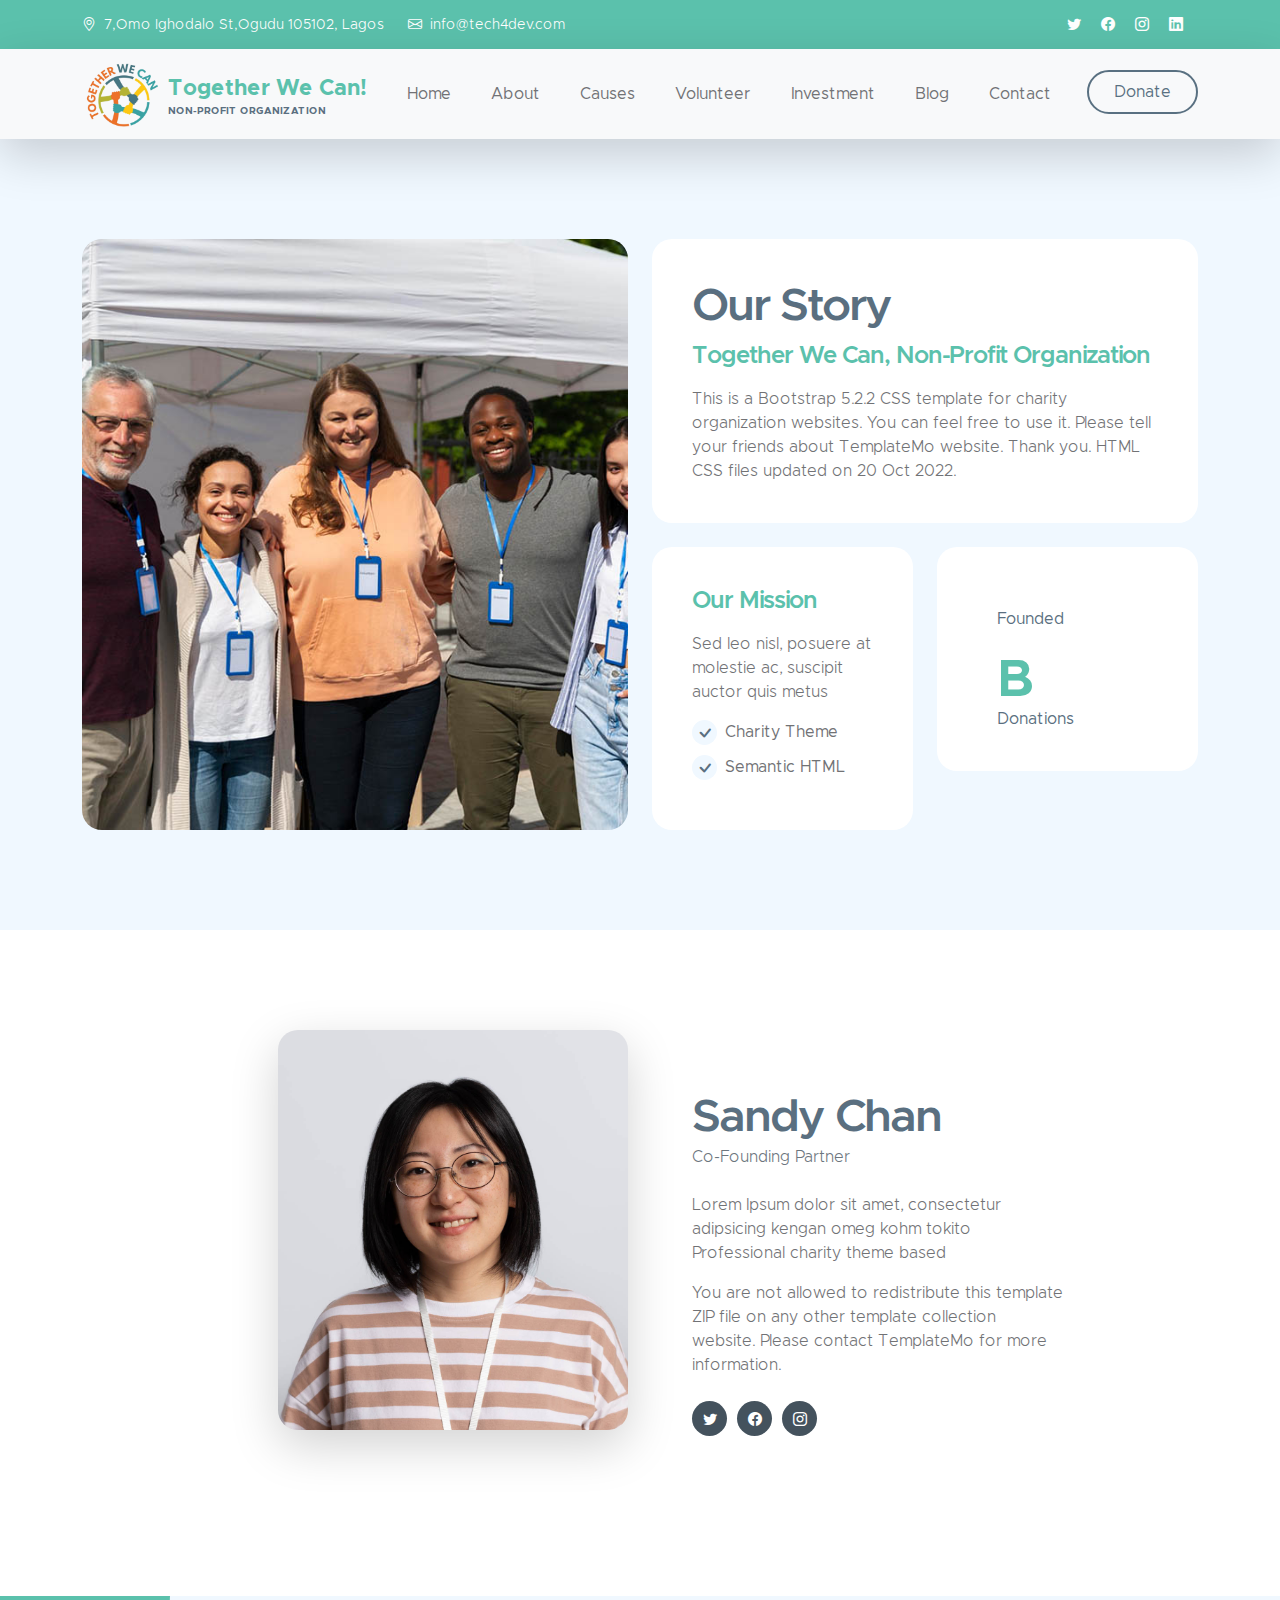
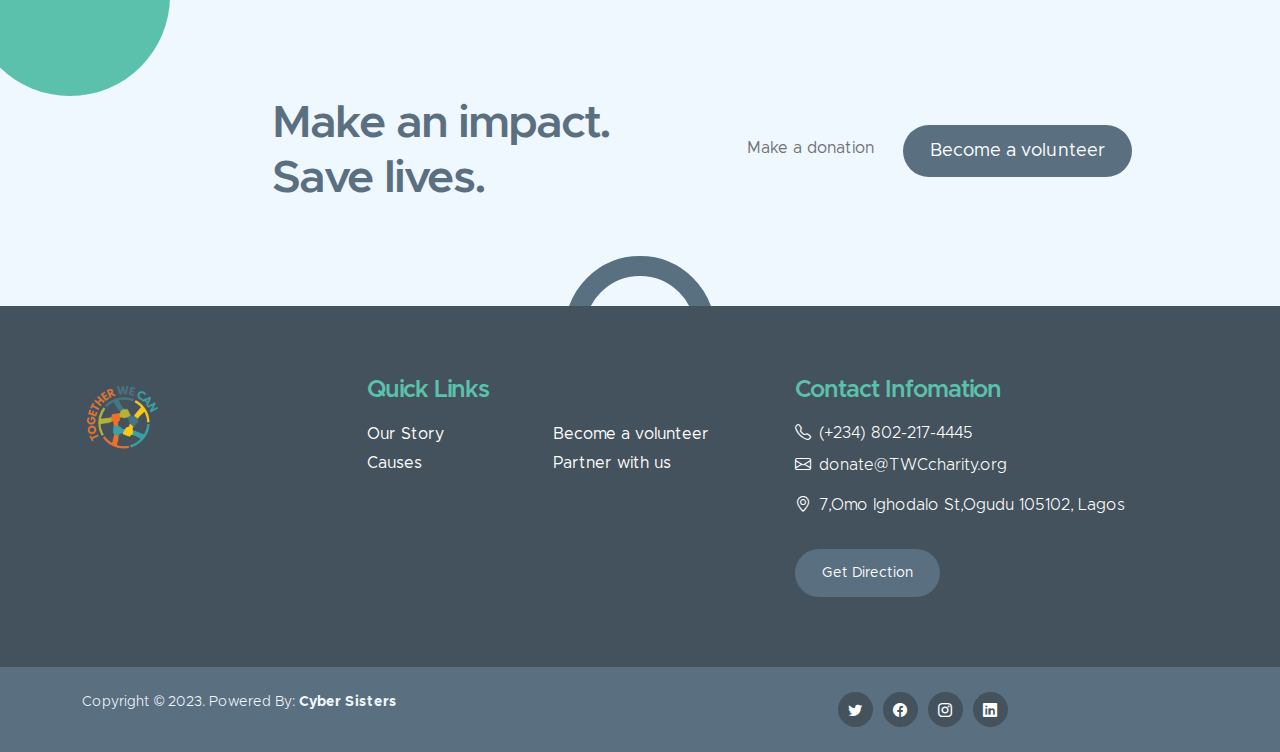
==== about.html @ 16e157b6 "add files" ====
<!doctype html>
<html lang="en">
    <head>
        <meta charset="utf-8">
        <meta name="viewport" content="width=device-width, initial-scale=1">

        <meta name="description" content="">
        <meta name="author" content="">

        <title>TWC - About Us</title>
        <link rel="shortcut icon" type="image/x-icon" href="images/icon.ico">

        <!-- CSS FILES -->        
        <link href="css/bootstrap.min.css" rel="stylesheet">

        <link href="css/bootstrap-icons.css" rel="stylesheet">

        <link href="css/templatemo-kind-heart-charity.css" rel="stylesheet">


    </head>
    
    <body id="section_1">

        <header class="site-header">
            <div class="container">
                <div class="row">
                    
                    <div class="col-lg-8 col-12 d-flex flex-wrap">
                        <p class="d-flex me-4 mb-0">
                            <i class="bi-geo-alt me-2"></i>                           
                            7,Omo Ighodalo St,Ogudu 105102, Lagos
                        </p>

                        <p class="d-flex mb-0">
                            <i class="bi-envelope me-2"></i>

                            <a href="info@tech4dev.com">
                                info@tech4dev.com
                            </a>
                        </p>
                    </div>

                    <div class="col-lg-3 col-12 ms-auto d-lg-block d-none">
                        <ul class="social-icon">
                            <li class="social-icon-item">
                                <a href="https://twitter.com/search?q=Tech4dev&t=s1eEMCrqequ6C4eEqJi-cQ&s=09" class="social-icon-link bi-twitter"></a>
                            </li>

                            <li class="social-icon-item">
                                <a href="https://www.facebook.com/Tech4DevHQ/?mibextid=ZbWKwL" class="social-icon-link bi-facebook"></a>
                            </li>

                            <li class="social-icon-item">
                                <a href="https://www.instagram.com/Tech4Dev/" class="social-icon-link bi-instagram"></a>
                            </li>
                    <!-- add a linkdin icon -->
                            <li class="social-icon-item">
                                <a href="https://www.linkedin.com/company/tech4dev/" class="social-icon-link bi-linkedin"></a>
                            </li>

                            <!-- <li class="social-icon-item">
                                <a href="#" class="social-icon-link bi-whatsapp"></a>
                            </li> -->
                        </ul>
                    </div>

                </div>
            </div>
        </header>

        <nav class="navbar navbar-expand-lg bg-light shadow-lg">
            <div class="container">
                <a class="navbar-brand" href="index.html">
                    <!-- change logo -->
                    <img src="images/TWC_logoBG.png" class="logo img-fluid" alt="TogetherWeCan">
                    <span>
                        Together We Can!
                        <small>Non-profit Organization</small>
                    </span>
                </a>

                <button class="navbar-toggler" type="button" data-bs-toggle="collapse" data-bs-target="#navbarNav" aria-controls="navbarNav" aria-expanded="false" aria-label="Toggle navigation">
                    <span class="navbar-toggler-icon"></span>
                </button>

                <div class="collapse navbar-collapse" id="navbarNav">
                    <ul class="navbar-nav ms-auto">
                        <li class="nav-item">
                            <a class="nav-link" href="index.html#section_1">Home</a>
                        </li>

                        <li class="nav-item">
                            <a class="nav-link" href="about.html">About</a>
                        </li>

                        <li class="nav-item">
                            <a class="nav-link click-scroll" href="index.html#section_3">Causes</a>
                        </li>

                        <li class="nav-item">
                            <a class="nav-link" href="volunteer.html">Volunteer</a>
                        </li>

                        <li class="nav-item">
                            <a class="nav-link" href="investment.html">Investment</a>
                        </li>

                        <li class="nav-item">
                            <a class="nav-link" href="blog.html">Blog</a>
                        </li>

                        <li class="nav-item">
                            <a class="nav-link" href="contact.html">Contact</a>
                        </li>

                        <li class="nav-item ms-3">
                            <a class="nav-link custom-btn custom-border-btn btn" href="donate.html">Donate</a>
                        </li>
                    </ul>
                </div>
            </div>
        </nav>

        <main>
            <section class="section-padding section-bg" id="section_2">
                    <div class="container">
                        <div class="row">
            
                            <div class="col-lg-6 col-12 mb-5 mb-lg-0">
                                <img src="images/group-people-volunteering-foodbank-poor-people.jpg" class="custom-text-box-image img-fluid" alt="">
                            </div>
            
                            <div class="col-lg-6 col-12">
                                <div class="custom-text-box">
                                    <h2 class="mb-2">Our Story</h2>
            
                                    <h5 class="mb-3">Together We Can, Non-Profit Organization</h5>
            
                                    <p class="mb-0">This is a Bootstrap 5.2.2 CSS template for charity organization websites. You can feel free to use it. Please tell your friends about TemplateMo website. Thank you. HTML CSS files updated on 20 Oct 2022.</p>
                                </div>
                                
                                <div class="row">
                                    <div class="col-lg-6 col-md-6 col-12">
                                        <div class="custom-text-box mb-lg-0">
                                            <h5 class="mb-3">Our Mission</h5>
            
                                            <p>Sed leo nisl, posuere at molestie ac, suscipit auctor quis metus</p>
            
                                            <ul class="custom-list mt-2">
                                                <li class="custom-list-item d-flex">
                                                    <i class="bi-check custom-text-box-icon me-2"></i>
                                                    Charity Theme
                                                </li>
            
                                                <li class="custom-list-item d-flex">
                                                    <i class="bi-check custom-text-box-icon me-2"></i>
                                                    Semantic HTML
                                                </li>
                                            </ul>
                                        </div>
                                    </div>
            
                                    <div class="col-lg-6 col-md-6 col-12">
                                        <div class="custom-text-box d-flex flex-wrap d-lg-block mb-lg-0">
                                            <div class="counter-thumb"> 
                                                <div class="d-flex">
                                                    <span class="counter-number" data-from="1" data-to="2009" data-speed="1000"></span>
                                                    <span class="counter-number-text"></span>
                                                </div>
            
                                                <span class="counter-text">Founded</span>
                                            </div> 
            
                                            <div class="counter-thumb mt-4"> 
                                                <div class="d-flex">
                                                    <span class="counter-number" data-from="1" data-to="120" data-speed="1000"></span>
                                                    <span class="counter-number-text">B</span>
                                                </div>
            
                                                <span class="counter-text">Donations</span>
                                            </div> 
                                        </div>
                                    </div>
                                </div>
                            </div>
            
                        </div>
                    </div>
                </section>
            
                <section class="about-section section-padding">
                    <div class="container">
                        <div class="row">
            
                            <div class="col-lg-6 col-md-5 col-12">
                                <img src="images/portrait-volunteer-who-organized-donations-charity.jpg" class="about-image ms-lg-auto bg-light shadow-lg img-fluid" alt="">
                            </div>
            
                            <div class="col-lg-5 col-md-7 col-12">
                                <div class="custom-text-block">
                                    <h2 class="mb-0">Sandy Chan</h2>
            
                                    <p class="text-muted mb-lg-4 mb-md-4">Co-Founding Partner</p>
            
                                    <p>Lorem Ipsum dolor sit amet, consectetur adipsicing kengan omeg kohm tokito Professional charity theme based</p>
            
                                    <p>You are not allowed to redistribute this template ZIP file on any other template collection website. Please contact TemplateMo for more information.</p>
            
                                    <ul class="social-icon mt-4">
                                        <li class="social-icon-item">
                                            <a href="#" class="social-icon-link bi-twitter"></a>
                                        </li>
            
                                        <li class="social-icon-item">
                                            <a href="#" class="social-icon-link bi-facebook"></a>
                                        </li>
            
                                        <li class="social-icon-item">
                                            <a href="#" class="social-icon-link bi-instagram"></a>
                                        </li>
                                    </ul>
                                </div>
                            </div>
            
                        </div>
                    </div>
                </section>
            
                <section class="cta-section section-padding section-bg">
                    <div class="container">
                        <div class="row justify-content-center align-items-center">
            
                            <div class="col-lg-5 col-12 ms-auto">
                                <h2 class="mb-0">Make an impact. <br> Save lives.</h2>
                            </div>
            
                            <div class="col-lg-5 col-12">
                                <a href="#" class="me-4">Make a donation</a>
            
                                <a href="#section_4" class="custom-btn btn smoothscroll">Become a volunteer</a>
                            </div>
            
                        </div>
                    </div>
                </section>











        </main>







        <footer class="site-footer">
            <div class="container">
                <div class="row">
                    <div class="col-lg-3 col-12 mb-4">
                        <img src="images/TWC_logoBG.png" class="logo img-fluid" alt="">
                    </div>

                    <div class="col-lg-4 col-md-6 col-12 mb-4">
                        <h5 class="site-footer-title mb-3">Quick Links</h5>

                        <ul class="footer-menu">
                            <li class="footer-menu-item"><a href="about.html" class="footer-menu-link">Our Story</a></li>

                            <!-- <li class="footer-menu-item"><a href="#" class="footer-menu-link">Newsroom</a></li> -->

                            <li class="footer-menu-item"><a href="donate.html" class="footer-menu-link">Causes</a></li>

                            <li class="footer-menu-item"><a href="volunteer.html" class="footer-menu-link">Become a volunteer</a></li>

                            <li class="footer-menu-item"><a href="join.html" class="footer-menu-link">Partner with us</a></li>
                        </ul>
                    </div>

                    <div class="col-lg-4 col-md-6 col-12 mx-auto">
                        <h5 class="site-footer-title mb-3">Contact Infomation</h5>

                        <p class="text-white d-flex mb-2">
                            <i class="bi-telephone me-2"></i>

                            <a href="tel: 120-240-9600" class="site-footer-link">
                                (+234) 802-217-4445
                            </a>
                        </p>

                        <p class="text-white d-flex">
                            <i class="bi-envelope me-2"></i>

                            <a href="mailto:info@yourgmail.com" class="site-footer-link">
                                donate@TWCcharity.org
                            </a>
                        </p>

                        <p class="text-white d-flex mt-3">
                            <i class="bi-geo-alt me-2"></i>
                            
                            7,Omo Ighodalo St,Ogudu 105102, Lagos
                        </p>
                        
                        <a href="https://goo.gl/maps/fp5ab6AZZjKTytvM7" class="custom-btn btn mt-3">Get Direction</a>
                    </div>
                </div>
            </div>

            <div class="site-footer-bottom">
                <div class="container">
                    <div class="row">

                        <div class="col-lg-6 col-md-7 col-12">
                            <p class="copyright-text mb-0">Copyright © 2023. Powered By: <strong>Cyber Sisters</strong></p>
                        	 <!-- <a href="https://templatemo.com" target="_blank">TemplateMo</a></p> -->
                        </div>
                        
                        <div class="col-lg-6 col-md-5 col-12 d-flex justify-content-center align-items-center mx-auto">
                            <ul class="social-icon">
                                <li class="social-icon-item">
                                    <a href="https://twitter.com/search?q=Tech4dev&t=s1eEMCrqequ6C4eEqJi-cQ&s=09" class="social-icon-link bi-twitter"></a>
                                </li>

                                <li class="social-icon-item">
                                    <a href="https://www.facebook.com/Tech4DevHQ/?mibextid=ZbWKwL" class="social-icon-link bi-facebook"></a>
                                </li>

                                <li class="social-icon-item">
                                    <a href="https://www.instagram.com/Tech4Dev/" class="social-icon-link bi-instagram"></a>
                                </li>

                                <li class="social-icon-item">
                                    <a href="https://www.linkedin.com/company/tech4dev/" class="social-icon-link bi-linkedin"></a>
                                </li>

                            
                            </ul>
                        </div>
                        
                    </div>
                </div>
            </div>
        </footer>

</body>
</html>
---- css/templatemo-kind-heart-charity.css ----
/*

TemplateMo 581 Kind Heart Charity

https://templatemo.com/tm-581-kind-heart-charity

*/



@font-face {
    font-family: 'Metropolis';
    src: url('../fonts/Metropolis/Metropolis-Regular.woff2') format('woff2'),
        url('../fonts/Metropolis/Metropolis-Regular.woff') format('woff');
    font-weight: normal;
    font-style: normal;
    font-display: swap;
}

@font-face {
    font-family: 'Metropolis';
    src: url('../fonts/Metropolis/Metropolis-Light.woff2') format('woff2'),
        url('../fonts/Metropolis/Metropolis-Light.woff') format('woff');
    font-weight: 300;
    font-style: normal;
    font-display: swap;
}

@font-face {
    font-family: 'Metropolis';
    src: url('../fonts/Metropolis/Metropolis-SemiBold.woff2') format('woff2'),
        url('../fonts/Metropolis/Metropolis-SemiBold.woff') format('woff');
    font-weight: 600;
    font-style: normal;
    font-display: swap;
}

@font-face {
    font-family: 'Metropolis';
    src: url('../fonts/Metropolis/Metropolis-Bold.woff2') format('woff2'),
        url('../fonts/Metropolis/Metropolis-Bold.woff') format('woff');
    font-weight: bold;
    font-style: normal;
    font-display: swap;
}

/*---------------------------------------
  CUSTOM PROPERTIES ( VARIABLES )             
-----------------------------------------*/
:root {
  --white-color:                  #ffffff;
  --primary-color:                #5bc1ac;
  --secondary-color:              #5a6f80;
  --section-bg-color:             #f0f8ff;
  --site-footer-bg-color:         #44525d;
  --custom-btn-bg-color:          #597081;
  --custom-btn-bg-hover-color:    #5bc1ac;
  --dark-color:                   #000000;
  --p-color:                      #717275;
  --border-color:                 #e9eaeb;

  --body-font-family:             'Metropolis', sans-serif;

  --h1-font-size:                 52px;
  --h2-font-size:                 46px;
  --h3-font-size:                 32px;
  --h4-font-size:                 28px;
  --h5-font-size:                 24px;
  --h6-font-size:                 22px;
  --p-font-size:                  16px;
  --btn-font-size:                18px;
  --copyright-font-size:          14px;

  --border-radius-large:          100px;
  --border-radius-medium:         20px;
  --border-radius-small:          10px;

  --font-weight-light:            300;
  --font-weight-normal:           400;
  --font-weight-semibold:         600;
  --font-weight-bold:             700;
}

body {
  background-color: var(--white-color);
  font-family: var(--body-font-family); 
}


/*---------------------------------------
  TYPOGRAPHY               
-----------------------------------------*/

h2,
h3,
h4,
h5,
h6 {
  color: var(--dark-color);
}

h1,
h2,
h3,
h4,
h5,
h6 {
  font-weight: var(--font-weight-semibold);
  letter-spacing: -1px;
}

h1 {
  font-size: var(--h1-font-size);
  font-weight: var(--font-weight-bold);
  letter-spacing: -2px;
}

h2 {
  color: var(--secondary-color);
  font-size: var(--h2-font-size);
  letter-spacing: -2px;
}

h3 {
  font-size: var(--h3-font-size);
}

h4 {
  font-size: var(--h4-font-size);
}

h5 {
  color: var(--primary-color);
  font-size: var(--h5-font-size);
}

h6 {
  font-size: var(--h6-font-size);
}

p {
  color: var(--p-color);
  font-size: var(--p-font-size);
  font-weight: var(--font-weight-light);
}

ul li {
  color: var(--p-color);
  font-size: var(--p-font-size);
  font-weight: var(--font-weight-normal);
}

a, 
button {
  touch-action: manipulation;
  transition: all 0.3s;
}

a {
  color: var(--p-color);
  text-decoration: none;
}

a:hover {
  color: var(--primary-color);
}

b,
strong {
  font-weight: var(--font-weight-bold);
}


/*---------------------------------------
  SECTION               
-----------------------------------------*/
.section-padding {
  padding-top: 100px;
  padding-bottom: 100px;
}

.section-bg {
  background-color: var(--section-bg-color);
}

.section-overlay {
  background: rgba(0, 0, 0, 0.35);
  position: absolute;
  top: 0;
  left: 0;
  pointer-events: none;
  width: 100%;
  height: 100%;
}

.section-overlay + .container {
  position: relative;
}


/*---------------------------------------
  CUSTOM BLOCK               
-----------------------------------------*/
.custom-block-wrap {
  background: var(--white-color);
  border-radius: var(--border-radius-medium);
  position: relative;
  overflow: hidden;
  transition: all 0.5s;
}

.custom-block-wrap:hover {
  box-shadow: 0 1rem 3rem rgba(0,0,0,.175);
}

.custom-block-body {
  padding: 30px;
}

.custom-block-image {
  display: block;
  width: 100%;
  height: 100%;
  object-fit: cover;
}

.custom-block .custom-btn {
  border-radius: 0;
  display: block;
}


/*---------------------------------------
  PROGRESS BAR               
-----------------------------------------*/
.progress {
  background: var(--border-color);
  height: 5px;
}

.progress-bar {
  background: var(--secondary-color);
}


/*---------------------------------------
  CUSTOM ICON COLOR               
-----------------------------------------*/
.custom-icon {
  color: var(--secondary-color);
}


/*---------------------------------------
  CUSTOM LIST               
-----------------------------------------*/
.custom-list {
  margin-bottom: 0;
  padding-left: 0;
}

.custom-list-item {
  list-style: none;
  margin-top: 10px;
  margin-bottom: 10px;
}


/*---------------------------------------
  CUSTOM TEXT BOX               
-----------------------------------------*/
.custom-text-box {
  background: var(--white-color);
  border-radius: var(--border-radius-medium);
  margin-bottom: 24px;
  padding: 40px;
}

.custom-text-box-image {
  border-radius: var(--border-radius-medium);
  width: 100%;
  height: 100%;
  object-fit: cover;
}

.custom-text-box-icon {
  background: var(--section-bg-color);
  border-radius: var(--border-radius-large);
  color: var(--secondary-color);
  font-size: var(--h6-font-size);
  text-align: center;
  display: inline-block;
  vertical-align: middle;
  width: 25px;
  height: 25px;
  line-height: 30px;
}


/*---------------------------------------
  AVATAR IMAGE - TESTIMONIAL, AUTHOR               
-----------------------------------------*/
.avatar-image {
  border-radius: var(--border-radius-large);
  width: 65px;
  height: 65px;
  object-fit: cover;
}


/*---------------------------------------
  CUSTOM BUTTON               
-----------------------------------------*/
.custom-btn {
  background: var(--secondary-color);
  border: 2px solid transparent;
  border-radius: var(--border-radius-large);
  color: var(--white-color);
  font-size: var(--btn-font-size);
  font-weight: var(--font-weight-normal);
  line-height: normal;
  padding: 15px 25px;
}

.navbar-expand-lg .navbar-nav .nav-link.custom-btn {
  color: var(--custom-btn-bg-color);
  margin-top: 8px;
  padding: 12px 25px;
}

.custom-btn:hover {
  background: var(--primary-color);
  color: var(--white-color);
}

.custom-border-btn {
  background: transparent;
  border: 2px solid var(--custom-btn-bg-color);
  color: var(--primary-color);
}

.navbar-expand-lg .navbar-nav .nav-link.custom-btn:hover,
.custom-border-btn:hover {
  background: var(--custom-btn-bg-hover-color);
  border-color: transparent;
  color: var(--white-color);
}


/*---------------------------------------
  NAVIGATION              
-----------------------------------------*/
.navbar {
  background: var(--white-color);
  z-index: 9;
  padding-top: 0;
  padding-bottom: 0;
}

.navbar-brand {
  color: var(--primary-color);
  font-size: var(--h6-font-size);
  font-weight: var(--font-weight-bold);
}

.navbar-brand span {
  display: inline-block;
  vertical-align: middle;
}

.navbar-brand small {
  color: var(--secondary-color);
  display: block;
  font-size: 10px;
  line-height: normal;
  text-transform: uppercase;
}

.logo {
  width: 80px;
  height: auto;
}

.navbar-expand-lg .navbar-nav .nav-link {
  margin-right: 0;
  margin-left: 0;
  padding: 20px;
}

.navbar-nav .nav-link {
  display: inline-block;
  color: var(--p-color);
  font-size: var(--p-font-size);
  font-weight: var(--font-weight-medium);
  position: relative;
  padding-top: 15px;
  padding-bottom: 15px;
}

.navbar-nav .nav-link.active, 
.navbar-nav .nav-link:hover {
  background: transparent;
  color: var(--primary-color);
}

.dropdown-menu {
  background: var(--white-color);
  box-shadow: 0 1rem 3rem rgba(0,0,0,.175);
  border: 0;
  max-width: 50px;
  padding: 0;
  margin-top: 20px;
}

.dropdown-item {
  display: inline-block;
  color: var(--p-bg-color);
  font-size: var(--menu-font-size);
  font-weight: var(--font-weight-medium);
  position: relative;
  padding-top: 10px;
  padding-bottom: 10px;
}

.dropdown-menu li:last-child .dropdown-item {
  padding-top: 0;
}

.dropdown-item.active, 
.dropdown-item:active,
.dropdown-item:focus, 
.dropdown-item:hover {
  background: transparent;
  color: var(--primary-color);
}

.dropdown-toggle::after {
  content: "\f282";
  display: inline-block;
  font-family: bootstrap-icons !important;
  font-size: var(--copyright-font-size);
  font-style: normal;
  font-weight: normal !important;
  font-variant: normal;
  text-transform: none;
  line-height: 1;
  vertical-align: -.125em;
  -webkit-font-smoothing: antialiased;
  -moz-osx-font-smoothing: grayscale;
  position: relative;
  left: 2px;
  border: 0;
}

@media screen and (min-width: 992px) {
  .dropdown:hover .dropdown-menu {
    display: block;
    margin-top: 0;
  }
}

.navbar-toggler {
  border: 0;
  padding: 0;
  cursor: pointer;
  margin: 0;
  width: 30px;
  height: 35px;
  outline: none;
}

.navbar-toggler:focus {
  outline: none;
  box-shadow: none;
}

.navbar-toggler[aria-expanded="true"] .navbar-toggler-icon {
  background: transparent;
}

.navbar-toggler[aria-expanded="true"] .navbar-toggler-icon:before,
.navbar-toggler[aria-expanded="true"] .navbar-toggler-icon:after {
  transition: top 300ms 50ms ease, -webkit-transform 300ms 350ms ease;
  transition: top 300ms 50ms ease, transform 300ms 350ms ease;
  transition: top 300ms 50ms ease, transform 300ms 350ms ease, -webkit-transform 300ms 350ms ease;
  top: 0;
}

.navbar-toggler[aria-expanded="true"] .navbar-toggler-icon:before {
  transform: rotate(45deg);
}

.navbar-toggler[aria-expanded="true"] .navbar-toggler-icon:after {
  transform: rotate(-45deg);
}

.navbar-toggler .navbar-toggler-icon {
  background: var(--dark-color);
  transition: background 10ms 300ms ease;
  display: block;
  width: 30px;
  height: 2px;
  position: relative;
}

.navbar-toggler .navbar-toggler-icon:before,
.navbar-toggler .navbar-toggler-icon:after {
  transition: top 300ms 350ms ease, -webkit-transform 300ms 50ms ease;
  transition: top 300ms 350ms ease, transform 300ms 50ms ease;
  transition: top 300ms 350ms ease, transform 300ms 50ms ease, -webkit-transform 300ms 50ms ease;
  position: absolute;
  right: 0;
  left: 0;
  background: var(--dark-color);
  width: 30px;
  height: 2px;
  content: '';
}

.navbar-toggler .navbar-toggler-icon::before {
  top: -8px;
}

.navbar-toggler .navbar-toggler-icon::after {
  top: 8px;
}


/*---------------------------------------
  SITE HEADER              
-----------------------------------------*/
.site-header {
  background: var(--primary-color);
  padding-top: 15px;
  padding-bottom: 10px;
}

.site-header p,
.site-header p a,
.site-header .social-icon-link {
  color: var(--white-color);
  font-size: var(--copyright-font-size);
}

.site-header .social-icon {
  text-align: right;
}

.site-header .social-icon-link {
  background: transparent;
  width: inherit;
  height: inherit;
  line-height: inherit;
  margin-right: 15px;
}


/*---------------------------------------
  HERO & HERO SLIDE         
-----------------------------------------*/
.hero-section-full-height {
  height: 680px;
  min-height: 680px;
  position: relative;
}

.carousel:hover .carousel-control-next-icon, 
.carousel:hover .carousel-control-prev-icon {
  opacity: 1;
}

#hero-slide .carousel-item {
  height: 680px;
  min-height: 680px;
}

#hero-slide .carousel-caption {
  background: var(--white-color);
  clip-path: polygon(100% 100%, 100% 150px, 0 100%);
  color: var(--secondary-color);
  top: 1px;
  bottom: -1px;
  right: 0;
  left: auto;
  text-align: right;
  min-width: 680px;
  min-height: 680px;
  padding: 100px 100px 50px 100px;
}

.carousel-image {
  display: block;
  width: 100%;
  min-height: 680px;
}

#hero-slide .carousel-indicators-wrap {
  position: absolute;
  bottom: 0;
  right: 0;
  left: 0;
}

#hero-slide .carousel-indicators {
  margin-right: 0;
  margin-left: 22px;
  justify-content: inherit;
}

.carousel-control-next, 
.carousel-control-prev {
  opacity: 1;
}

.carousel-control-next-icon, 
.carousel-control-prev-icon {
  background-color: var(--secondary-color);
  border-radius: var(--border-radius-large);
  background-size: 60% 60%;
  width: 80px;
  height: 80px;
  opacity: 0;
  transition: all 0.5s;
}

.carousel-control-next-icon:hover, 
.carousel-control-prev-icon:hover {
  background-color: var(--primary-color);
}


/*---------------------------------------
  FEATURE BLOCK              
-----------------------------------------*/
.featured-block {
  text-align: center;
  transition: all 0.5s ease;
  min-height: 256px;
  padding: 15px;
}

.featured-block:hover {
  background: var(--white-color);
  border-radius: var(--border-radius-medium);
  box-shadow: 0 1rem 3rem rgba(0,0,0,.175);
}

.featured-block:hover .featured-block-image {
  transform: scale(0.75);
}

.featured-block-image {
  display: block;
  margin: auto;
  transition: all 0.5s;
}

.featured-block:hover .featured-block-text {
  margin-top: 0;
}

.featured-block-text {
  color: var(--primary-color);
  font-size: var(--h5-font-size);
  margin-top: 20px;
  transition: all 0.5s;
}


/*---------------------------------------
  ABOUT              
-----------------------------------------*/
.about-section {
  background-repeat: no-repeat;
  background-position: center;
  background-size: cover;
}

.about-image {
  border-radius: var(--border-radius-medium);
  display: block;
  width: 350px;
  height: 400px;
  object-fit: cover;
}

.custom-text-block {
  padding: 60px 40px;
}


/*---------------------------------------
  COUNTER NUMBERS              
-----------------------------------------*/
.counter-thumb {
  margin: 20px;
  margin-bottom: 0;
}

.counter-number,
.counter-text {
  color: var(--secondary-color);
  display: block;
}

.counter-number,
.counter-number-text {
  color: var(--primary-color);
  font-size: var(--h1-font-size);
  font-weight: var(--font-weight-bold);
  line-height: normal;
}


/*---------------------------------------
  VOLUNTEER              
-----------------------------------------*/
.volunteer-section {
  background: var(--secondary-color);
  position: relative;
  overflow: hidden;
}

.volunteer-section::after {
  content: "";
  background: var(--primary-color);
  border-radius: 50%;
  position: absolute;
  bottom: -110px;
  right: -80px;
  width: 350px;
  height: 350px;
}

.volunteer-form {
  background: var(--white-color);
  border-radius: var(--border-radius-medium);
  padding: 50px;
}

.volunteer-image {
  border-radius: 100%;
  display: block;
  margin: auto;
  width: 300px;
  height: 300px;
  object-fit: cover;
}

.volunteer-section .custom-block-body {
  max-width: 440px;
  margin: 0 auto;
}

.volunteer-section .custom-block-body p {
  line-height: 1.7;
}


/*---------------------------------------
  DONATE              
-----------------------------------------*/
.donate-section {
  background-image: url('../images/different-people-doing-volunteer-work.jpg');
  background-repeat: no-repeat;
  background-position: center;
  background-size: cover;
  position: relative;
  padding-top: 150px;
  padding-bottom: 150px;
}

.donate-form {
  background: var(--white-color);
  border-radius: var(--border-radius-medium);
  position: relative;
  overflow: hidden;
  padding: 50px;
}


/*---------------------------------------
  NEWS         
-----------------------------------------*/
.news-detail-header-section {
  background-image: url('../images/news/close-up-volunteer-oganizing-stuff-donation.jpg');
  background-repeat: no-repeat;
  background-position: center;
  background-size: cover;
  position: relative;
  padding-top: 150px;
  padding-bottom: 150px;
}

.news-block-top {
  border-radius: var(--border-radius-medium);
  position: relative;
  overflow: hidden;
}

.news-block-two-col-image-wrap {
  border-radius: var(--border-radius-small);
  position: relative;
  overflow: hidden;
  width: 150px;
  margin-right: 20px;
}

.news-category-block {
  background: var(--secondary-color);
  position: absolute;
  bottom: 0;
  right: 0;
  left: 0;
  padding: 10px 20px;
}

.news-category-block .category-block-link {
  color: var(--white-color);
  margin-right: 10px;
}

.news-block-info {
  padding-top: 10px;
  padding-bottom: 10px;
}

.news-block-title-link {
  color: var(--dark-color);
}

.news-detail-image {
  display: block;
  border-radius: var(--border-radius-medium);
}

blockquote {
  background: var(--section-bg-color);
  border-radius: var(--border-radius-small);
  font-size: var(--h5-font-size);
  font-weight: var(--font-weight-semibold);
  color: var(--site-footer-bg-color);
  margin-top: 30px;
  margin-bottom: 30px;
  padding: 90px 50px 50px 50px;
  text-align: center;
}

blockquote::before {
  content: "“";
  color: var(--custom-btn-bg-color);
  font-size: 100px;
  line-height: 1rem;
  display: block;
}

.author-comment-link {
  font-size: var(--copyright-font-size);
  font-weight: var(--font-weight-semibold);
}

.search-form {
  margin-top: 20px;
}

.category-block,
.subscribe-form {
  margin-top: 40px;
  margin-bottom: 40px;
}

.category-block-link {
  font-size: var(--copyright-font-size);
  margin-top: 5px;
  margin-bottom: 5px;
}

.category-block-link:hover {
  color: var(--primary-color);
}

.badge {
  background: var(--secondary-color);
  border-radius: var(--border-radius-medium);
  font-weight: var(--font-weight-normal);
  line-height: normal;
  padding-bottom: 2px;
}

.tags-block-link {
  border: 1px solid var(--border-color);
  border-radius: var(--border-radius-medium);
  display: inline-block;
  font-size: var(--copyright-font-size);
  line-height: normal;
  margin-right: 10px;
  margin-top: 5px;
  margin-bottom: 5px;
  padding: 8px 15px;
}

.tags-block-link:hover {
  border-color: var(--dark-color);
  color: var(--dark-color);
}

.cta-section {
  position: relative;
  overflow: hidden;
}

.cta-section::before {
  content: "";
  background-color: var(--primary-color);
  border-radius: 50%;
  position: absolute;
  top: -100px;
  left: -30px;
  margin: auto;
  width: 200px;
  height: 200px;
}

.cta-section::after {
  content: "";
  border: 20px solid var(--custom-btn-bg-color);
  border-radius: 50%;
  position: absolute;
  bottom: -100px;
  right: 0;
  left: 0;
  margin: auto;
  width: 150px;
  height: 150px;
}


/*---------------------------------------
  TESTIMONIAL CAROUSEL              
-----------------------------------------*/
.testimonial-section {
  position: relative;
  overflow: hidden;
  text-align: center;
}

.testimonial-section::before {
  content: "";
  background-color: var(--primary-color);
  border-radius: 50%;
  position: absolute;
  top: -100px;
  left: -30px;
  margin: auto;
  width: 250px;
  height: 250px;
}

.testimonial-section::after {
  content: "";
  background: var(--custom-btn-bg-color);
  border-radius: 50%;
  position: absolute;
  bottom: -110px;
  right: -80px;
  width: 350px;
  height: 350px;
}

#testimonial-carousel .carousel-caption {
  position: relative;
  right: 0;
  bottom: 0;
  left: 0;
}

#testimonial-carousel .carousel-title {
  background: var(--section-bg-color);
  line-height: normal;
  margin-bottom: 30px;
}

#testimonial-carousel .carousel-title::before {
  content: open-quote;
  color: var(--p-color);
  font-size: var(--h1-font-size);
  position: relative;
  top: 10px;
  right: 10px;
}

#testimonial-carousel .carousel-title::after {
  content: close-quote;
  color: var(--p-color);
  font-size: var(--h1-font-size);
  position: relative;
  top: 10px;
  left: 10px;
}

#testimonial-carousel .carousel-title {
  quotes: "“" "”" "‘" "’";
}

#testimonial-carousel .carousel-name {
  background: var(--primary-color);
  border-radius: var(--border-radius-medium);
  position: relative;
  overflow: hidden;
  padding: 10px 20px;
}

#testimonial-carousel .carousel-name::before {
  content: "";
  position: absolute;
  top: -10px;
  right: 0;
  left: 0;
  width: 0;
  height: 0;
  margin: auto;
  border-left: 10px solid transparent;
  border-right: 10px solid transparent;
  border-bottom: 10px solid var(--primary-color);
}

.carousel-name-title {
  font-weight: var(--font-weight-semibold);
}

#testimonial-carousel .carousel-indicators {
  position: relative;
  top: 150px;
  bottom: auto;
  margin-top: 50px;
  margin-bottom: 150px;
}

#testimonial-carousel .carousel-indicators li {
  text-indent: inherit;
  background: transparent;
  margin: 0 10px; 
}

#testimonial-carousel .carousel-indicators li,
#testimonial-carousel .carousel-indicators li::before {
  width: 45px;
  height: 45px; 
}

#testimonial-carousel .carousel-indicators .avatar-image {
  width: 45px;
  height: 45px; 
}

#testimonial-carousel .carousel-indicators .active,
#testimonial-carousel .carousel-indicators .active .avatar-image {
  background: transparent;
  width: 50px; 
  height: 50px;
}


/*---------------------------------------
  CONTACT               
-----------------------------------------*/
.contact-section {
  background: var(--white-color);
}

.contact-form {
  background: var(--section-bg-color);
  border-radius: var(--border-radius-small);
  padding: 40px;
}

.contact-info-wrap {
  padding-top: 40px;
}

.contact-image-wrap {
  border-bottom: 1px solid rgba(0, 0, 0, 0.05);
  margin-top: 20px;
  margin-bottom: 30px;
  padding-bottom: 30px;
  width: 100%;
}


/*---------------------------------------
  CUSTOM FORM               
-----------------------------------------*/
.custom-form .form-control,
.input-group-file {
  background-color: var(--section-bg-color);
  box-shadow: none;
  border: 0;
  color: var(--p-color);
  margin-bottom: 24px;
  padding-top: 13px;
  padding-bottom: 13px;
  outline: none;
}

.custom-form .form-control:hover,
.custom-form .form-control:focus {
  border-color: var(--secondary-color);
}

.custom-form label {
  margin-bottom: 10px;
}

.custom-form .form-check-group {
  margin-bottom: 20px;
}

.donate-form .form-check-group-donation-frequency {
  padding-right: 0;
}

.form-check-group-donation-frequency + .form-check-group-donation-frequency {
  padding-right: 12px;
  padding-left: 0;
}

.form-check-group-donation-frequency .form-check-label {
  font-weight: var(--font-weight-semibold);
}

#DonationFrequencyOne {
  border-top-right-radius: 0;
  border-bottom-right-radius: 0;
}

#DonationFrequencyMonthly {
  border-top-left-radius: 0;
  border-bottom-left-radius: 0;
}

.custom-form .form-check-radio {
  position: relative;
  height: 100%;
  padding-left: 0;
}

.custom-form .input-group-text {
  background: var(--secondary-color);
  border: 0;
  color: var(--white-color);
}

.custom-form .form-check-radio .form-check-label {
  position: absolute;
  top: 50%;
  left: 50%;
  transform: translate(-50%, -50%);
  text-align: center;
}

.form-check-radio .form-check-input[type=radio] {
  background-color: var(--section-bg-color);
  border-radius: .25rem;
  border: 0;
  box-shadow: none;
  outline: none;
  width: 100%;
  margin-top: 0;
  margin-left: 0;
  padding: 25px 50px;
  transition: all 0.5s;
}

.form-check-radio .form-check-input:checked[type=radio] {
  background-image: none;
}

.form-check-radio .form-check-input:checked[type=radio] + .form-check-label,
.form-check-radio .form-check-input:hover + .form-check-label,
.form-check-radio .form-check-input:checked + .form-check-label {
  color: var(--white-color);
}

.form-check-radio .form-check-input:hover,
.form-check-radio .form-check-input:checked {
  background-color: var(--secondary-color);
  border-color: var(--white-color);
}

.input-group-file {
  border-radius: .25rem;
  padding: 13px .75rem;
}

.input-group-file input[type=file] {
  width: 0.1px;
  height: 0.1px;
  opacity: 0;
  overflow: hidden;
  position: absolute;
  z-index: -1;
  padding: 0;
}

.input-group-file .input-group-text {
  background: transparent;
  color: inherit;
  margin-bottom: 0;
  padding: 0;
}

.custom-form button[type="submit"] {
  background: var(--custom-btn-bg-color);
  border: none;
  border-radius: var(--border-radius-large);
  color: var(--white-color);
  font-size: var(--p-font-size);
  font-weight: var(--font-weight-semibold);
  transition: all 0.3s;
  margin-bottom: 0;
}

.custom-form button[type="submit"]:hover,
.custom-form button[type="submit"]:focus {
  background: var(--custom-btn-bg-hover-color);
  border-color: transparent;
}


/*---------------------------------------
  CONTACT SEARCH & DONATE & SUBCRIBE FORM              
-----------------------------------------*/
.contact-form .form-control {
  background: var(--white-color);
}

.search-form {
  position: relative;
}

.search-form .form-control {
  padding-right: 50px;
}

.search-form button[type="submit"] {
  background: transparent;
  position: absolute;
  top: 0;
  right: 0;
  color: var(--p-color);
  width: 50px;
  padding: 12px;
}

.search-form button[type="submit"]:hover {
  background: transparent;
  color: var(--dark-color);
}

.subscribe-form {
  background: var(--section-bg-color);
  border-radius: var(--border-radius-small);
  padding: 30px;
}

.subscribe-form .form-control {
  background: var(--white-color);
}

.donate-form .form-control {
  margin-bottom: 0;
}


/*---------------------------------------
  SITE FOOTER              
-----------------------------------------*/
.site-footer {
  background-color: var(--site-footer-bg-color);
  padding-top: 70px;
}

.site-footer-bottom {
  background-color: var(--secondary-color);
  position: relative;
  z-index: 2;
  margin-top: 70px;
  padding-top: 25px;
  padding-bottom: 25px;
}

.site-footer-bottom a {
	color: var(--white-color);
}

.site-footer-bottom a:hover {
	color: #FF6;
}

.site-footer-link {
  color: var(--white-color);
}

.copyright-text {
  color: var(--section-bg-color);
  font-size: var(--copyright-font-size);
  margin-right: 30px;
}

.site-footer .custom-btn {
  font-size: var(--copyright-font-size);
}

.site-footer .custom-btn:hover {
  background: var(--primary-color);
}


/*---------------------------------------
  FOOTER MENU               
-----------------------------------------*/
.footer-menu {
  column-count: 2;
  margin: 0;
  padding: 0;
}

.footer-menu-item {
  list-style: none;
  display: block;
}

.footer-menu-link {
  font-size: var(--p-font-size);
  color: var(--white-color);
  display: inline-block;
  vertical-align: middle;
  margin-right: 10px;
  margin-bottom: 5px;
}


/*---------------------------------------
  SOCIAL ICON               
-----------------------------------------*/
.social-icon {
  margin: 0;
  padding: 0;
}

.social-icon-item {
  list-style: none;
  display: inline-block;
  vertical-align: top;
}

.social-icon-link {
  background: var(--site-footer-bg-color);
  border-radius: var(--border-radius-large);
  color: var(--white-color);
  font-size: var(--copyright-font-size);
  display: block;
  margin-right: 5px;
  text-align: center;
  width: 35px;
  height: 35px;
  line-height: 38px;
}

.social-icon-link:hover {
  background: var(--primary-color);
  color: var(--white-color);
}


/*---------------------------------------
  RESPONSIVE STYLES               
-----------------------------------------*/
@media screen and (min-width: 1600px) {
  .featured-block {
    min-height: inherit;
  }

  .volunteer-section::after {
    width: 450px;
    height: 450px;
  }
  
  .volunteer-image {
    width: 350px;
    height: 350px;
  }
}

@media screen and (max-width: 1170px) {
  #hero-slide .carousel-image {
    height: 100%;
    object-fit: cover;
  }
}

@media screen and (max-width: 991px) {
  h1 {
    font-size: 42px;
  }

  h2 {
    font-size: 36px;
  }

  h3 {
    font-size: 32px;
  }

  h4 {
    font-size: 28px;
  }

  h5 {
    font-size: 20px;
  }

  h6 {
    font-size: 18px;
  }

  .section-padding {
    padding-top: 50px;
    padding-bottom: 50px;
  }

  .hero-form {
    padding-bottom: 40px;
  }

  .donate-form {
    padding: 35px;
  }

  .navbar {
    padding-top: 6px;
    padding-bottom: 6px;
  }

  .navbar-expand-lg .navbar-nav {
    padding-bottom: 30px;
  }

  .navbar-expand-lg .navbar-nav .nav-link {
    padding: 8px 20px;
  }
  
  .dropdown:hover .dropdown-menu {
    display: block;
    position: relative;
    margin-top: 5px;
    margin-bottom: 20px;
    left: 20px;
  }

  .site-header .social-icon {
    text-align: left;
    margin-top: 5px;
  }

  .hero-section-full-height {
    height: inherit;
  }

  .carousel:hover .carousel-control-next-icon, 
  .carousel:hover .carousel-control-prev-icon {
    opacity: 1;
  }

  #hero-slide .carousel-item {
    height: inherit;
  }

  .carousel-control-prev {
    left: 12px;
  }

  .carousel-control-next {
    right: 12px;
  }

  .carousel-control-next-icon, 
  .carousel-control-prev-icon {
    opacity: 1;
    width: 60px;
    height: 60px;
  }

  .news-detail-header-section {
    padding-top: 100px;
    padding-bottom: 100px;
  }

  .cta-section::before {
    width: 150px;
    height: 150px;
  }

  .cta-section::after {
    bottom: -60px;
    width: 100px;
    height: 100px;
  }

  .cta-section .row {
    padding-top: 50px;
    padding-bottom: 50px;
  }

  .volunteer-section::after {
    width: 300px;
    height: 300px;
  }

  .testimonial-section::before {
    width: 150px;
    height: 150px;
  }

  .testimonial-section::after {
    width: 200px;
    height: 200px;
  }

  #testimonial-carousel .carousel-caption {
    padding-top: 0;
  }

  blockquote {
    padding: 70px 30px 30px 30px;
  }

  .about-image {
    width: inherit;
    height: 450px;
  }

  .volunteer-image {
    width: 250px;
    height: 250px;
    margin: 0;
  }

  .custom-text-block {
    padding: 20px 0 0 0;
  }

  .custom-text-box,
  .volunteer-form {
    padding: 30px;
  }

  .counter-number, 
  .counter-number-text {
    font-size: var(--h2-font-size);
  }

  .contact-info-wrap {
    padding-top: 0;
  }

  .site-footer {
    padding-top: 50px;
  }

  .copyright-text-wrap {
    justify-content: center;
  }

  .site-footer-bottom {
    text-align: center;
    margin-top: 50px;
  }

  .site-footer-bottom .footer-menu {
    margin-top: 10px;
    margin-bottom: 10px;
  }
}

@media screen and (max-width: 580px) {
  .hero-section-full-height,
  #hero-slide .carousel-item,
  .carousel-image {
    min-height: 520px;
  }

  #hero-slide .carousel-caption {
    clip-path: polygon(100% 100%, 100% 100px, 0 100%);
    padding-right: 50px;
    min-width: inherit;
    min-height: inherit;
  }
}

@media screen and (max-width: 480px) {
  h1 {
    font-size: 40px;
  }

  h2 {
    font-size: 28px;
  }

  h3 {
    font-size: 26px;
  }

  h4 {
    font-size: 22px;
  }

  h5 {
    font-size: 20px;
  }

  #hero-slide .carousel-caption {
    min-width: inherit;
    padding-bottom: 30px;
  }

  .carousel-control-next-icon, 
  .carousel-control-prev-icon {
    width: 45px;
    height: 45px;
  }

  .volunteer-image {
    width: 150px;
    height: 150px;
  }

  .volunteer-section::after {
    width: 200px;
    height: 200px;
  }

  .testimonial-section::before {
    top: -50px;
    width: 100px;
    height: 100px;
  }

  .testimonial-section::after {
    bottom: -150px;
    width: 200px;
    height: 200px;
  }

  .social-share .tags-block {
    margin-bottom: 10px;
  }

  .donate-form {
    padding: 25px;
  }
}
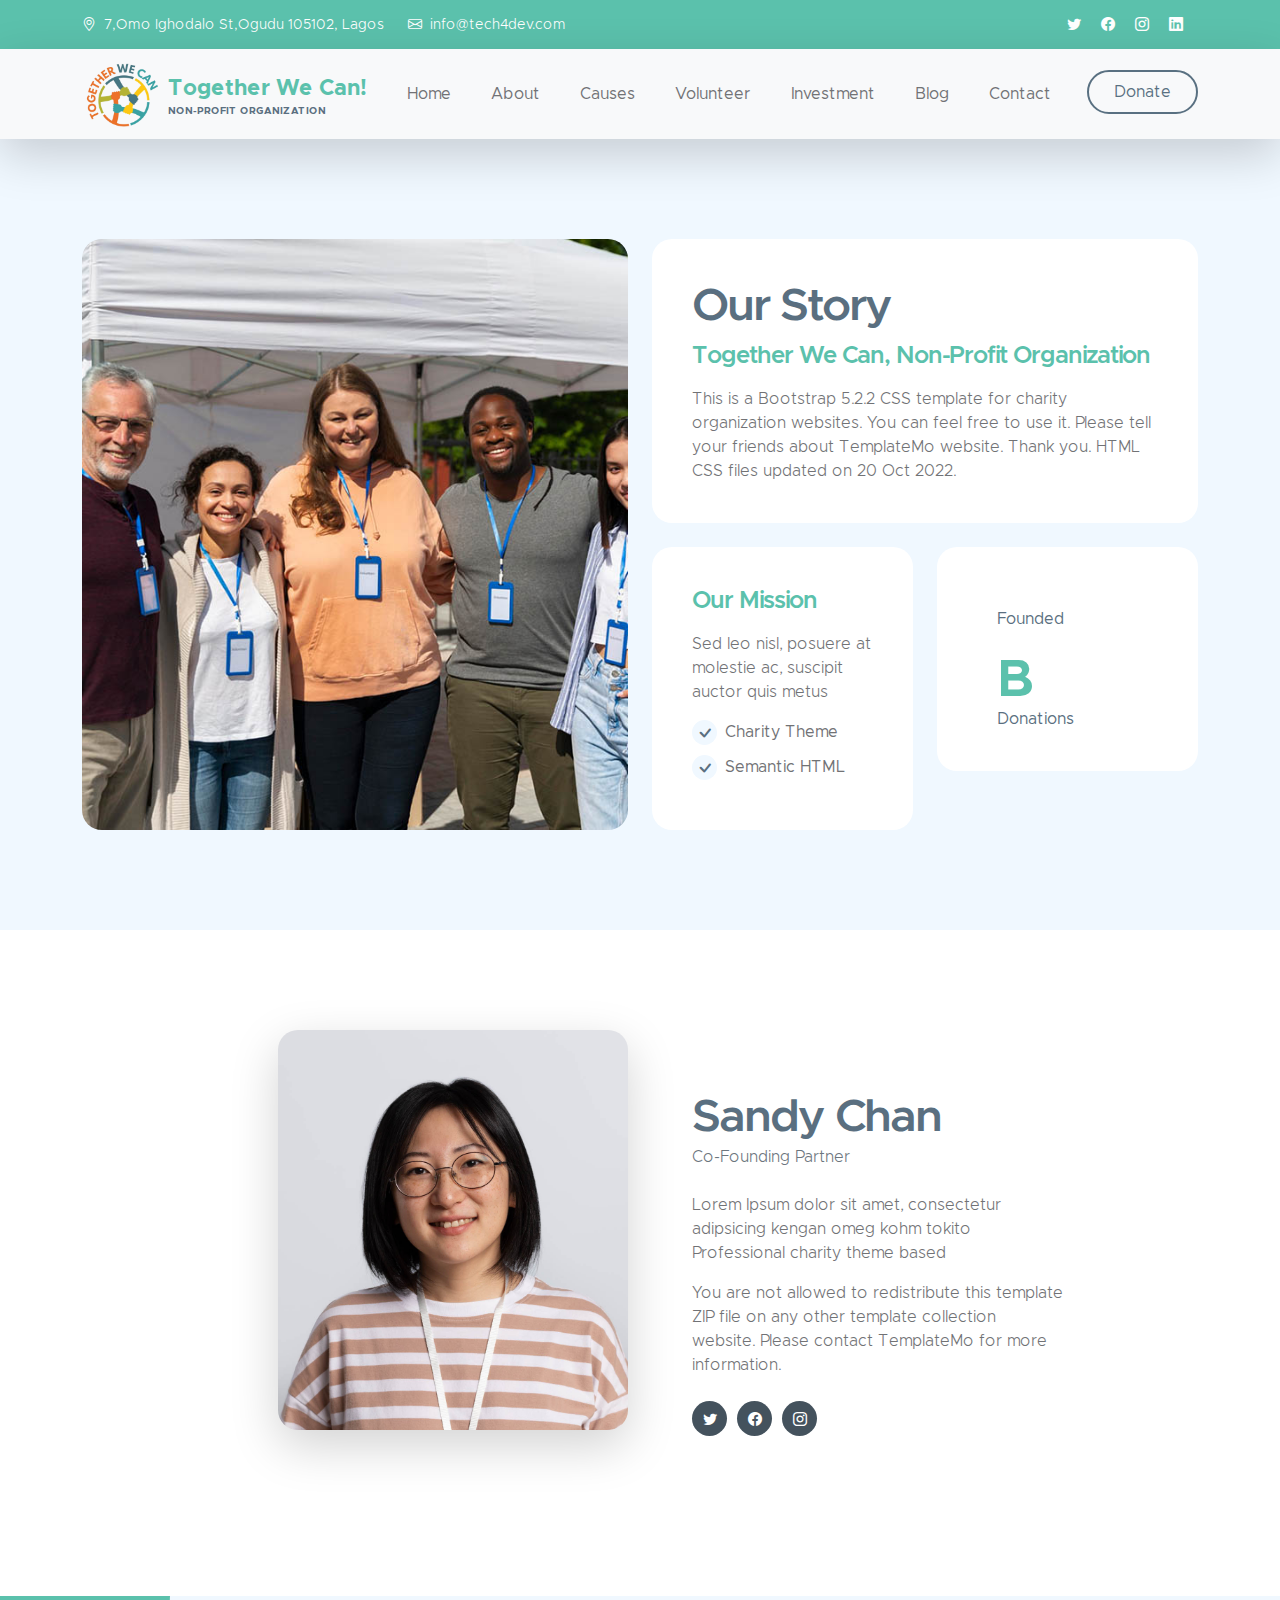
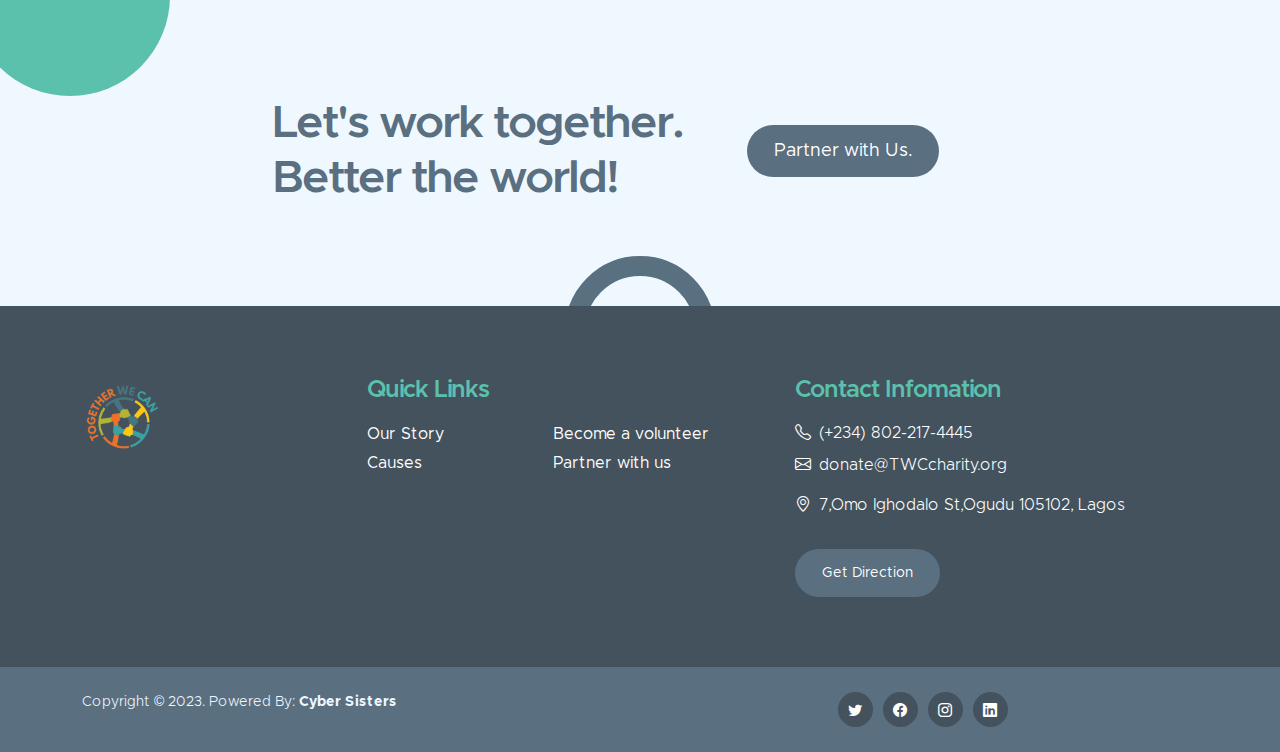
==== commit 448257f3: "updated" ====
--- a/about.html
+++ b/about.html
@@ -231,14 +231,14 @@
                     <div class="container">
                         <div class="row justify-content-center align-items-center">
             
-                            <div class="col-lg-5 col-12 ms-auto">
-                                <h2 class="mb-0">Make an impact. <br> Save lives.</h2>
+                           <div class="col-lg-5 col-12 ms-auto">
+                                <h2 class="mb-0">Let's work together. <br> Better the world!</h2>
                             </div>
             
                             <div class="col-lg-5 col-12">
-                                <a href="#" class="me-4">Make a donation</a>
-            
-                                <a href="#section_4" class="custom-btn btn smoothscroll">Become a volunteer</a>
+                                <!-- <a href="#" class="me-4">Make a donation</a> -->
+            
+                                <a href="join.html" class="custom-btn btn smoothscroll">Partner with Us.</a>
                             </div>
             
                         </div>
